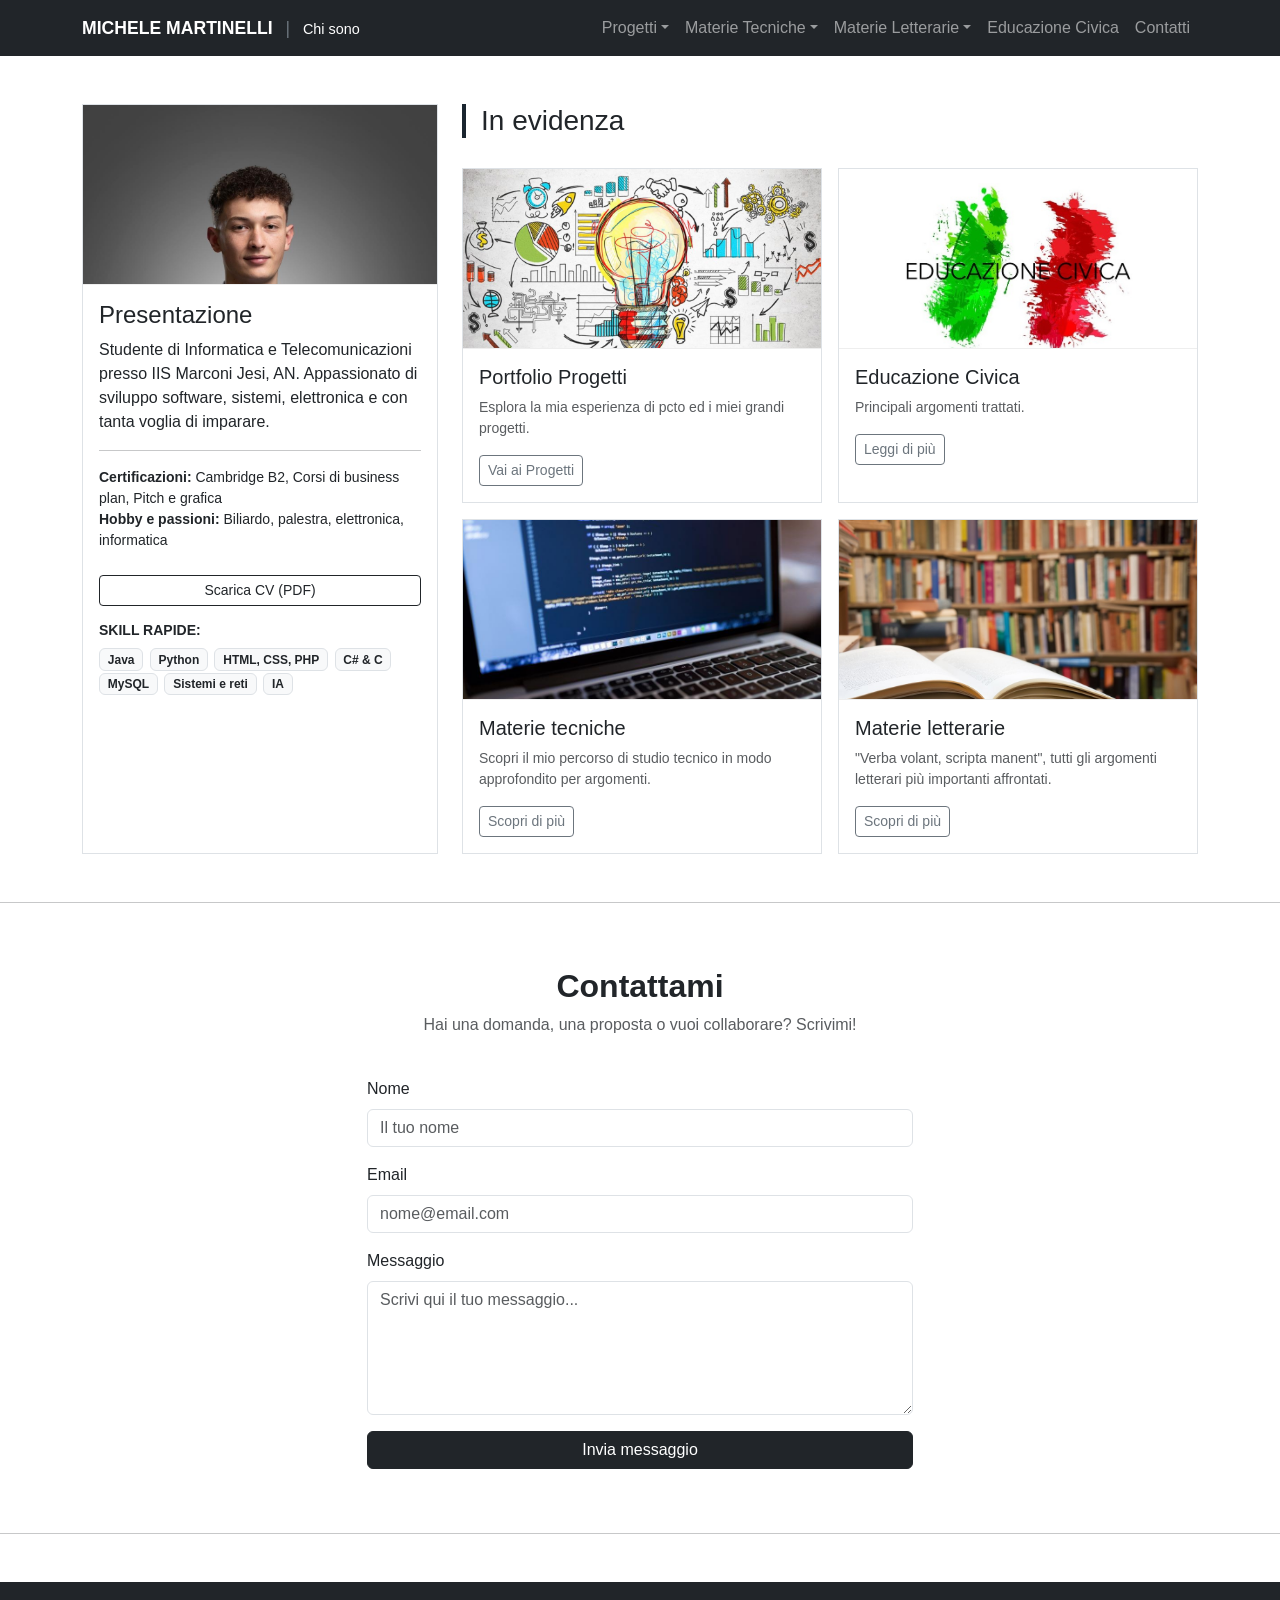
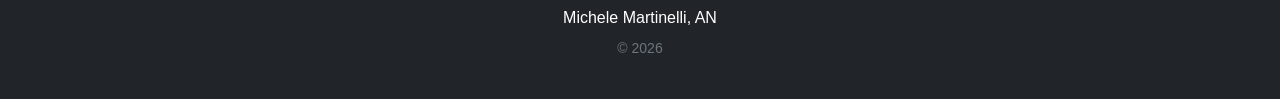
==== index.html @ 995c718e "Update index.html" ====
<!DOCTYPE html>
<html lang="it">

<head>
    <meta charset="UTF-8">
    <meta name="viewport" content="width=device-width, initial-scale=1.0">
    <title>Michele Martinelli - Sito Personale</title>

    <link href="https://cdn.jsdelivr.net/npm/bootstrap@5.3.0/dist/css/bootstrap.min.css" rel="stylesheet">
    <link rel="stylesheet" href="stili.css">
</head>

<body>

    <nav class="navbar navbar-expand-lg navbar-dark bg-dark sticky-top">
        <div class="container">
            <a class="navbar-brand fw-bold" href="#chi-sono">
                MICHELE MARTINELLI <span class="fw-light text-secondary mx-2">|</span> <span
                    class="fw-light subtitle-nav">Chi sono</span>
            </a>

            <button class="navbar-toggler" type="button" data-bs-toggle="collapse" data-bs-target="#navbarNav">
                <span class="navbar-toggler-icon"></span>
            </button>

            <div class="collapse navbar-collapse" id="navbarNav">
                <ul class="navbar-nav ms-auto">
                    <li class="nav-item dropdown">
                        <a class="nav-link dropdown-toggle" role="button" data-bs-toggle="dropdown">Progetti</a>
                        <ul class="dropdown-menu">
                            <li><a class="dropdown-item" href="progetti.html#pcto">PCTO (Alternanza)</a></li>
                            <li><a class="dropdown-item" href="progetti.html#progetti">Progetti Extrascolastici</a></li>
                        </ul>
                    </li>

                    <li class="nav-item dropdown">
                        <a class="nav-link dropdown-toggle" role="button" data-bs-toggle="dropdown">Materie Tecniche</a>
                        <ul class="dropdown-menu">
                            <li><a class="dropdown-item" href="tecniche.html#informatica">Informatica</a></li>
                            <li><a class="dropdown-item" href="tecniche.html#sistemi">Sistemi e Reti</a></li>
                            <li><a class="dropdown-item" href="tecniche.html#tpsit">T.P.S.I.T.</a></li>
                            <li><a class="dropdown-item" href="tecniche.html#gpoi">G.P.O.I.</a></li>
                            <li><a class="dropdown-item" href="tecniche.html#ia">I.A. (Intelligenza Artificiale)</a>
                            </li>
                        </ul>
                    </li>

                    <li class="nav-item dropdown">
                        <a class="nav-link dropdown-toggle" role="button" data-bs-toggle="dropdown">Materie
                            Letterarie</a>
                        <ul class="dropdown-menu">
                            <li><a class="dropdown-item" href="letterarie.html#italiano">Italiano</a></li>
                            <li><a class="dropdown-item" href="letterarie.html#inglese">Inglese</a></li>
                            <li><a class="dropdown-item" href="letterarie.html#storia">Storia</a></li>
                        </ul>
                    </li>

                    <li class="nav-item"><a class="nav-link" href="civica.html">Educazione Civica</a></li>
                    <li class="nav-item"><a class="nav-link" href="#contatti">Contatti</a></li>
                </ul>
            </div>
        </div>
    </nav>

    <main class="container my-5">
        <div class="row g-4">

            <div id="chi-sono" class="col-lg-4">
                <div class="card profile-card">
                    <div class="preview-box" style="background-image: url('io.jpg'); background-size: cover;">
                    </div>
                    <div class="card-body">
                        <h4 class="card-title">Presentazione</h4>
                        <p class="card-text">Studente di Informatica e Telecomunicazioni presso IIS Marconi Jesi, AN.
                            Appassionato di sviluppo software, sistemi, elettronica e con tanta voglia di imparare.</p>
                        <hr>
                        <ul class="list-unstyled small">
                            <li><strong>Certificazioni:</strong> Cambridge B2, Corsi di business plan, Pitch e grafica
                            </li>
                            <li><strong>Hobby e passioni:</strong> Biliardo, palestra, elettronica, informatica</li>
                        </ul>
                        <a href="curriculum.pdf" class="btn btn-outline-dark btn-sm w-100 mt-2">Scarica CV (PDF)</a>
                        <div class="mt-3">
                            <h6 class="small fw-bold text-uppercase">Skill Rapide:</h6>
                            <span class="badge skill-badge">Java</span>
                            <span class="badge skill-badge">Python</span>
                            <span class="badge skill-badge">HTML, CSS, PHP</span>
                            <span class="badge skill-badge">C# & C</span>
                            <span class="badge skill-badge">MySQL</span>
                            <span class="badge skill-badge">Sistemi e reti</span>
                            <span class="badge skill-badge">IA</span>
                        </div>
                    </div>
                </div>
            </div>

            <div class="col-lg-8">
                <h3 class="section-heading">In evidenza</h3>
                <div class="row g-3">
                    <div class="col-md-6">
                        <div class="card project-card">
                            <div class="preview-box"
                                style="background-image: url('progetti.jpg'); background-size: cover;"></div>
                            <div class="card-body">
                                <h5 class="card-title">Portfolio Progetti</h5>
                                <p class="card-text small text-muted">Esplora la mia esperienza di pcto ed i miei grandi
                                    progetti.</p>
                                <a href="progetti.html" class="btn btn-sm btn-outline-secondary">Vai ai Progetti</a>
                            </div>
                        </div>
                    </div>

                    <div class="col-md-6" id="civica">
                        <div class="card project-card">
                            <div class="preview-box" style="background-image: url('ed.jpg'); background-size: cover;">
                            </div>
                            <div class="card-body">
                                <h5 class="card-title">Educazione Civica</h5>
                                <p class="card-text small text-muted">Principali argomenti trattati.</p>
                                <a href="civica.html" class="btn btn-sm btn-outline-secondary">Leggi di più</a>
                            </div>
                        </div>
                    </div>

                    <div class="col-md-6">
                        <div class="card project-card">
                            <div class="preview-box" style="background-image: url('tcn.jpg'); background-size: cover;">
                            </div>
                            <div class="card-body">
                                <h5 class="card-title">Materie tecniche</h5>
                                <p class="card-text small text-muted">Scopri il mio percorso di studio tecnico in modo
                                    approfondito per argomenti.</p>
                                <a href="tecniche.html" class="btn btn-sm btn-outline-secondary">Scopri di più</a>

                            </div>
                        </div>
                    </div>

                    <div class="col-md-6">
                        <div class="card project-card">
                            <div class="preview-box" style="background-image: url('lett.jpg'); background-size: cover;">
                            </div>
                            <div class="card-body">
                                <h5 class="card-title">Materie letterarie</h5>
                                <p class="card-text small text-muted">"Verba volant, scripta manent", tutti gli
                                    argomenti letterari più importanti affrontati.</p>
                                <a href="letterarie.html" class="btn btn-sm btn-outline-secondary">Scopri di più</a>
                            </div>
                        </div>
                    </div>
                </div>
            </div>
        </div>
    </main>

    <hr>

    <section id="contattami" class="py-5 bg-white">
        <div class="container">
            <div class="row justify-content-center mb-4">
                <div class="col-lg-8 text-center">
                    <h2 class="fw-bold text-dark">Contattami</h2>
                    <p class="text-muted">
                        Hai una domanda, una proposta o vuoi collaborare? Scrivimi!
                    </p>
                </div>
            </div>

            <div class="row justify-content-center">
                <div class="col-lg-6">
                    <form>
                        <div class="mb-3">
                            <label for="nome" class="form-label text-dark">Nome</label>
                            <input type="text" class="form-control" id="nome" placeholder="Il tuo nome" required>
                        </div>

                        <div class="mb-3">
                            <label for="email" class="form-label text-dark">Email</label>
                            <input type="email" class="form-control" id="email" placeholder="nome@email.com" required>
                        </div>

                        <div class="mb-3">
                            <label for="messaggio" class="form-label text-dark">Messaggio</label>
                            <textarea class="form-control" id="messaggio" rows="5"
                                placeholder="Scrivi qui il tuo messaggio..." required></textarea>
                        </div>

                        <div class="d-grid">
                            <button type="submit" class="btn btn-dark">
                                Invia messaggio
                            </button>
                        </div>
                    </form>
                </div>
            </div>
        </div>
    </section>

    <hr>


    <footer class="bg-dark text-white py-4 mt-5" id="contatti">
        <div class="container text-center">
            <p class="mb-2">Michele Martinelli, AN</p>
            <p class="text-secondary small">© 2026</p>
        </div>
    </footer>

    <script src="https://cdn.jsdelivr.net/npm/bootstrap@5.3.0/dist/js/bootstrap.bundle.min.js"></script>
</body>

</html>
---- stili.css ----
/* Variabili Globali */
:root {
    --primary-dark: #1a252f;
    --accent-info: #0dcaf0;
    --light-bg: #f8f9fa;
    --border-color: #dee2e6;
}

body {
    font-family: 'Segoe UI', Tahoma, Geneva, Verdana, sans-serif;
}

.navbar-brand {
    font-size: 1.1rem;
}

.subtitle-nav {
    font-size: 0.9rem;
}

.section-heading {
    border-left: 4px solid var(--primary-dark);
    padding-left: 15px;
    margin-bottom: 30px;
}

.profile-card, 
.project-card {
    border: 1px solid var(--border-color);
    border-radius: 0; 
    transition: transform 0.3s ease, box-shadow 0.3s ease;
    height: 100%;
}

.profile-card:hover, 
.project-card:hover {
    transform: translateY(-5px);
    box-shadow: 0 10px 20px rgba(0,0,0,0.1);
}


.preview-box {
    height: 180px;
    background: var(--light-bg);
    display: flex;
    align-items: center;
    justify-content: center;
    border-bottom: 1px solid #eee;
}


.skill-badge {
    background-color: var(--light-bg);
    color: #212529;
    border: 1px solid var(--border-color);
    margin-right: 2px;
}

.footer-link {
    color: var(--accent-info);
    text-decoration: none;
    transition: opacity 0.2s;
}

.footer-link:hover {
    opacity: 0.8;
    text-decoration: underline;
}


.breadcrumb-item a {
    color: var(--primary-dark);
}

.list-group-item-action:hover {
    background-color: var(--light-bg);
    color: var(--primary-dark);
    font-weight: 500;
}


section .bg-white {
    border-radius: 4px;
}
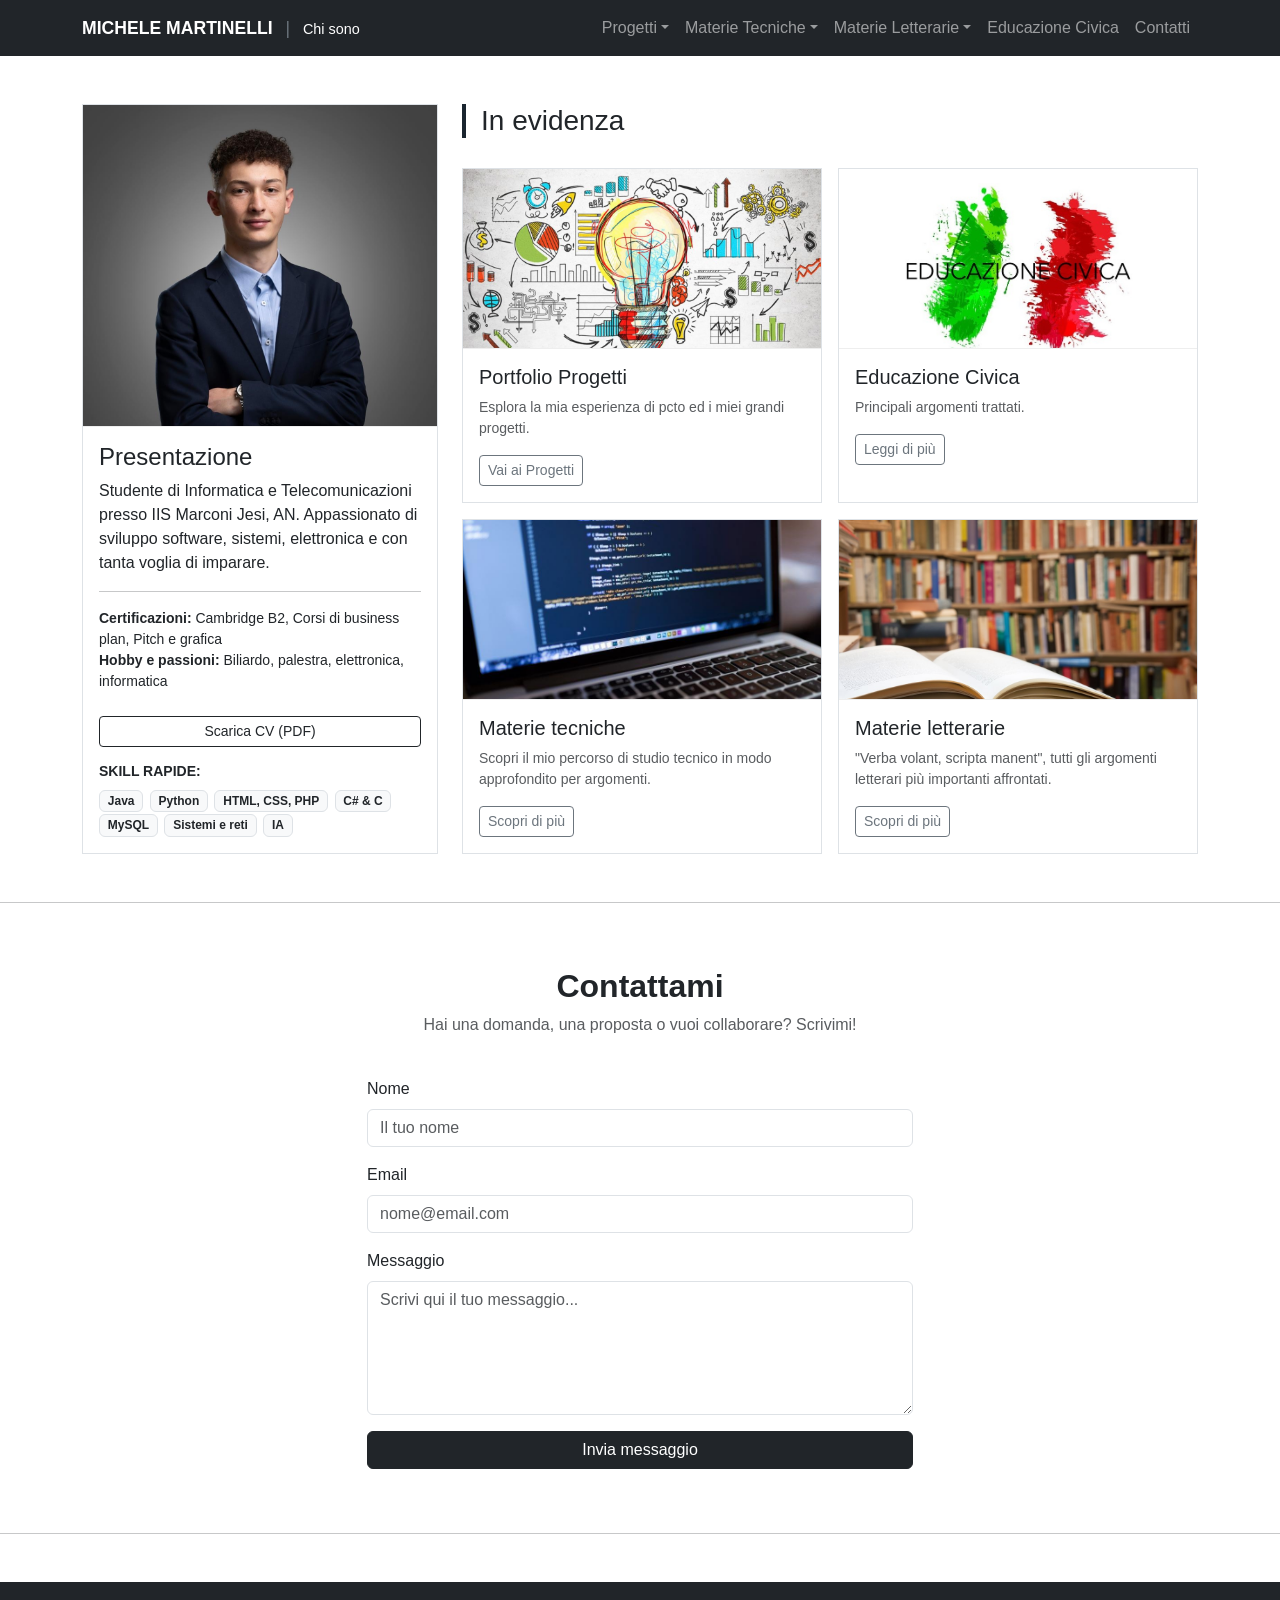
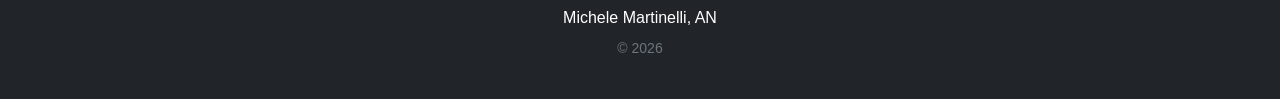
==== commit 79f46caf: "Update index.html" ====
--- a/index.html
+++ b/index.html
@@ -67,7 +67,12 @@
 
             <div id="chi-sono" class="col-lg-4">
                 <div class="card profile-card">
-                    <div class="preview-box" style="background-image: url('io.jpg'); background-size: cover;">
+                    <div class="preview-box h-50" style="
+                        background-image: url('io.jpg');
+                        background-size: cover;
+                        background-position: center 30%;
+                        background-repeat: no-repeat;
+                         ">
                     </div>
                     <div class="card-body">
                         <h4 class="card-title">Presentazione</h4>
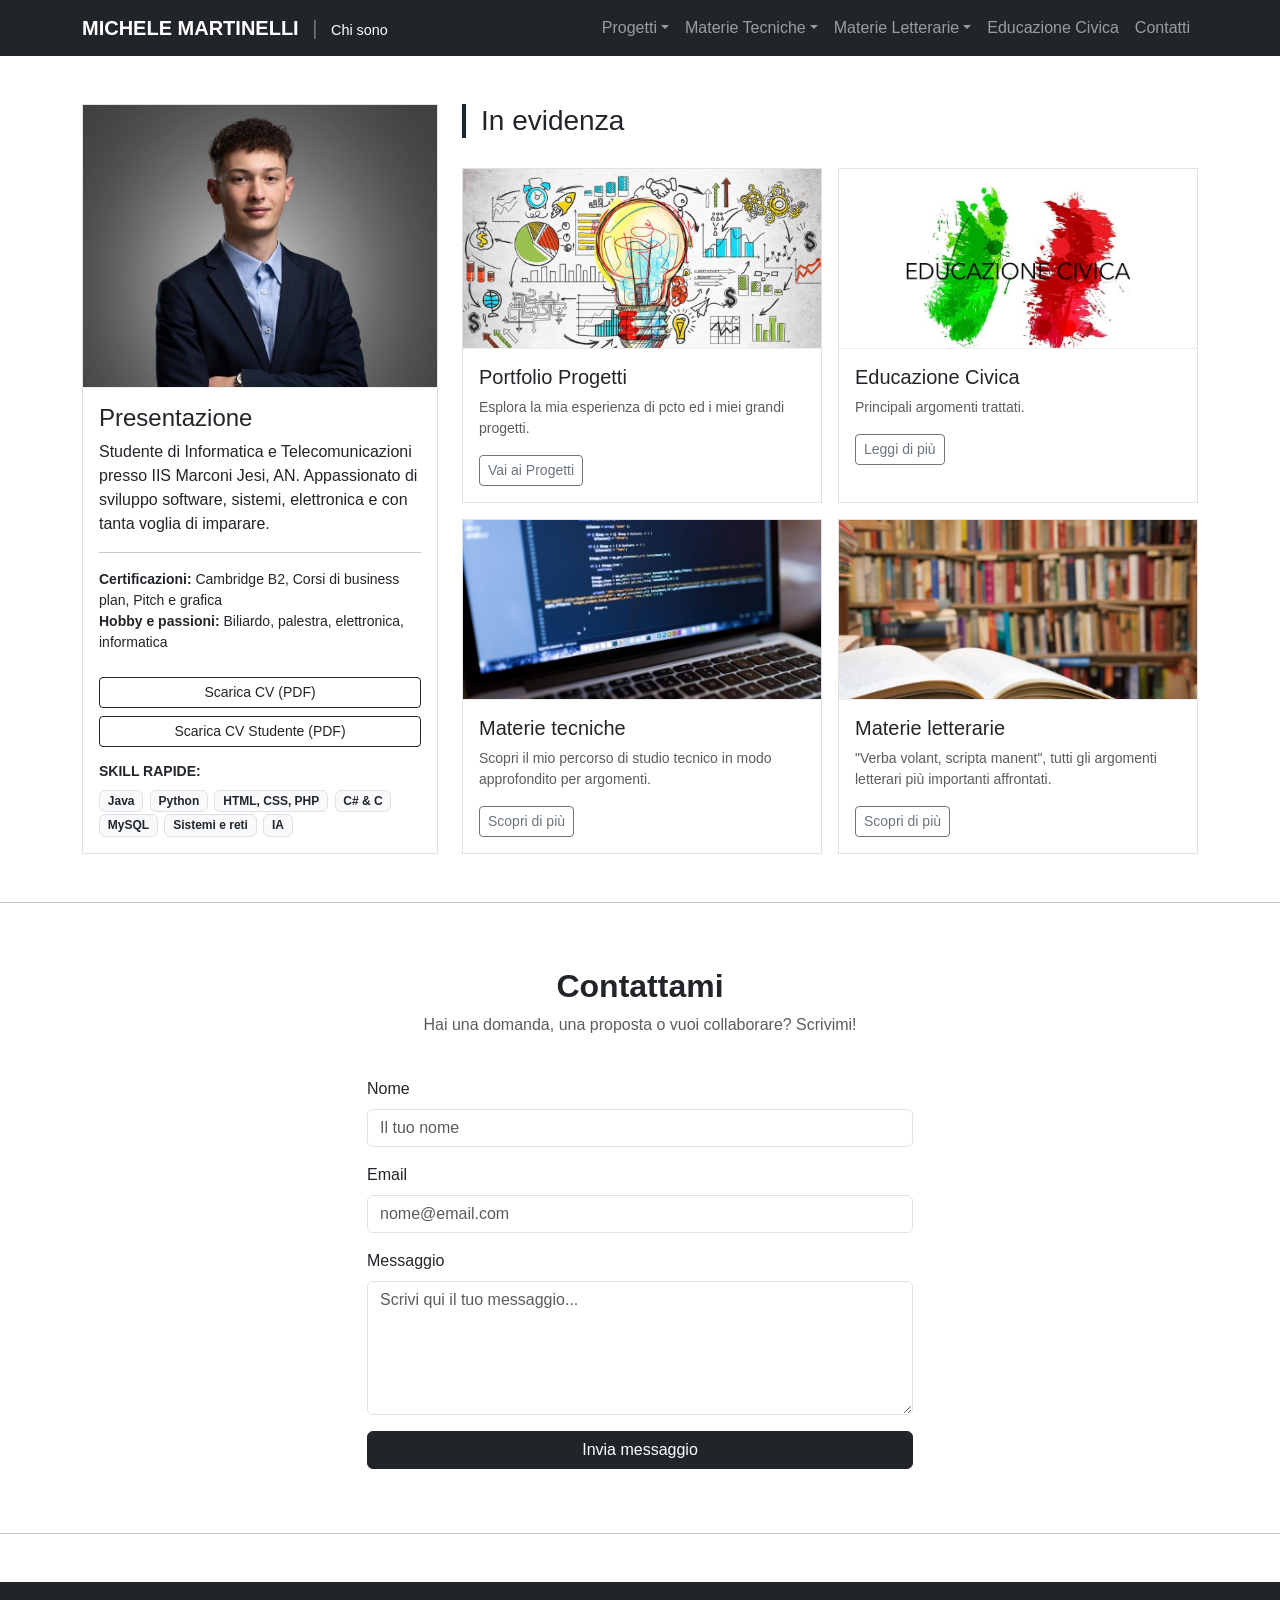
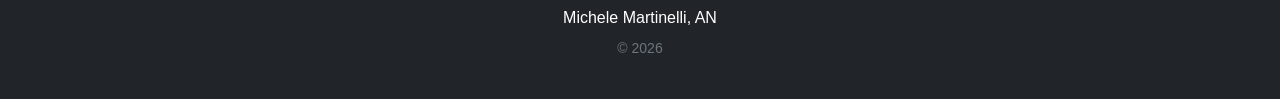
==== commit 7c17dded: "Update index.html" ====
--- a/index.html
+++ b/index.html
@@ -85,6 +85,7 @@
                             <li><strong>Hobby e passioni:</strong> Biliardo, palestra, elettronica, informatica</li>
                         </ul>
                         <a href="curriculum.pdf" class="btn btn-outline-dark btn-sm w-100 mt-2">Scarica CV (PDF)</a>
+                        <a href="curriculumSt.pdf" class="btn btn-outline-dark btn-sm w-100 mt-2">Scarica CV Studente (PDF)</a>
                         <div class="mt-3">
                             <h6 class="small fw-bold text-uppercase">Skill Rapide:</h6>
                             <span class="badge skill-badge">Java</span>
--- a/stili.css
+++ b/stili.css
@@ -10,9 +10,6 @@
     font-family: 'Segoe UI', Tahoma, Geneva, Verdana, sans-serif;
 }
 
-.navbar-brand {
-    font-size: 1.1rem;
-}
 
 .subtitle-nav {
     font-size: 0.9rem;
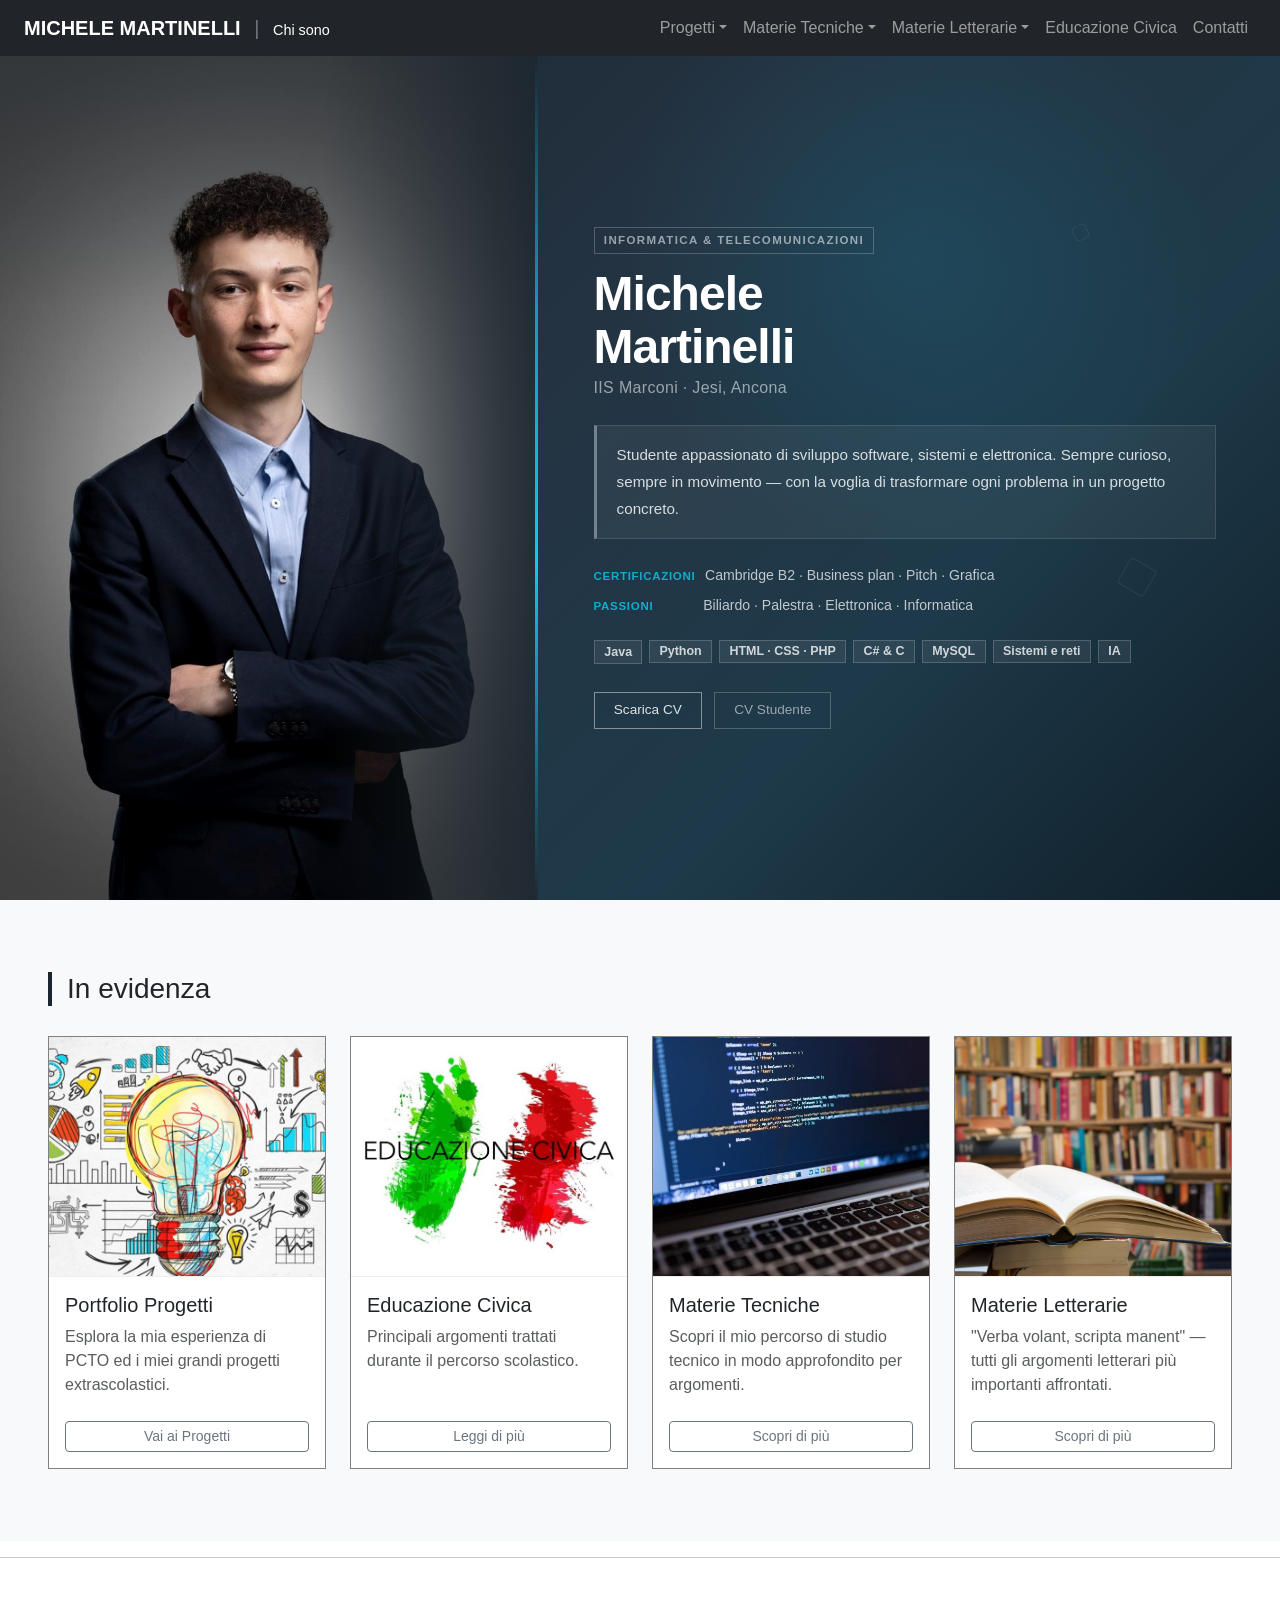
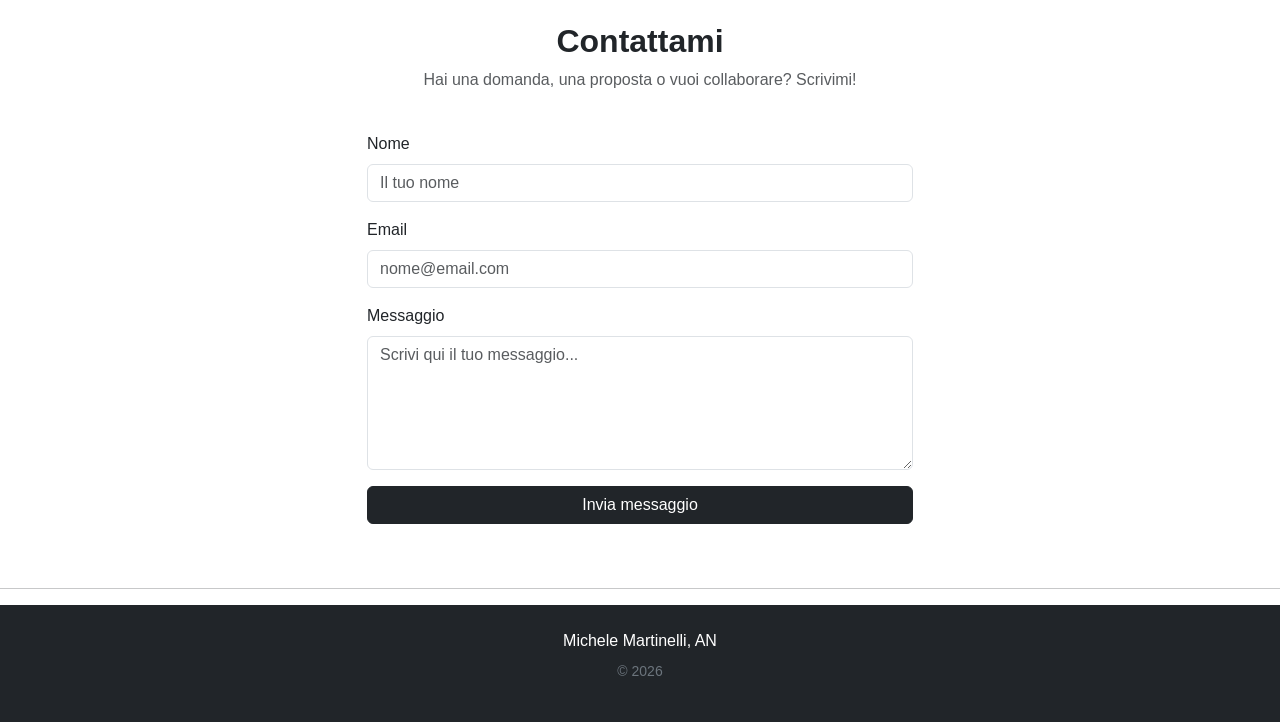
==== commit 40400e65: "Add files via upload" ====
--- a/index.html
+++ b/index.html
@@ -1,28 +1,23 @@
 <!DOCTYPE html>
 <html lang="it">
-
 <head>
     <meta charset="UTF-8">
     <meta name="viewport" content="width=device-width, initial-scale=1.0">
     <title>Michele Martinelli - Sito Personale</title>
-
     <link href="https://cdn.jsdelivr.net/npm/bootstrap@5.3.0/dist/css/bootstrap.min.css" rel="stylesheet">
     <link rel="stylesheet" href="stili.css">
 </head>
-
 <body>
 
     <nav class="navbar navbar-expand-lg navbar-dark bg-dark sticky-top">
-        <div class="container">
+        <div class="container-fluid px-4">
             <a class="navbar-brand fw-bold" href="#chi-sono">
-                MICHELE MARTINELLI <span class="fw-light text-secondary mx-2">|</span> <span
-                    class="fw-light subtitle-nav">Chi sono</span>
+                MICHELE MARTINELLI <span class="fw-light text-secondary mx-2">|</span>
+                <span class="fw-light subtitle-nav">Chi sono</span>
             </a>
-
             <button class="navbar-toggler" type="button" data-bs-toggle="collapse" data-bs-target="#navbarNav">
                 <span class="navbar-toggler-icon"></span>
             </button>
-
             <div class="collapse navbar-collapse" id="navbarNav">
                 <ul class="navbar-nav ms-auto">
                     <li class="nav-item dropdown">
@@ -32,7 +27,6 @@
                             <li><a class="dropdown-item" href="progetti.html#progetti">Progetti Extrascolastici</a></li>
                         </ul>
                     </li>
-
                     <li class="nav-item dropdown">
                         <a class="nav-link dropdown-toggle" role="button" data-bs-toggle="dropdown">Materie Tecniche</a>
                         <ul class="dropdown-menu">
@@ -40,138 +34,149 @@
                             <li><a class="dropdown-item" href="tecniche.html#sistemi">Sistemi e Reti</a></li>
                             <li><a class="dropdown-item" href="tecniche.html#tpsit">T.P.S.I.T.</a></li>
                             <li><a class="dropdown-item" href="tecniche.html#gpoi">G.P.O.I.</a></li>
-                            <li><a class="dropdown-item" href="tecniche.html#ia">I.A. (Intelligenza Artificiale)</a>
-                            </li>
+                            <li><a class="dropdown-item" href="tecniche.html#ia">I.A. (Intelligenza Artificiale)</a></li>
                         </ul>
                     </li>
-
                     <li class="nav-item dropdown">
-                        <a class="nav-link dropdown-toggle" role="button" data-bs-toggle="dropdown">Materie
-                            Letterarie</a>
+                        <a class="nav-link dropdown-toggle" role="button" data-bs-toggle="dropdown">Materie Letterarie</a>
                         <ul class="dropdown-menu">
                             <li><a class="dropdown-item" href="letterarie.html#italiano">Italiano</a></li>
                             <li><a class="dropdown-item" href="letterarie.html#inglese">Inglese</a></li>
                             <li><a class="dropdown-item" href="letterarie.html#storia">Storia</a></li>
                         </ul>
                     </li>
-
                     <li class="nav-item"><a class="nav-link" href="civica.html">Educazione Civica</a></li>
-                    <li class="nav-item"><a class="nav-link" href="#contatti">Contatti</a></li>
+                    <li class="nav-item"><a class="nav-link" href="#contattami">Contatti</a></li>
                 </ul>
             </div>
         </div>
     </nav>
 
-    <main class="container my-5">
-        <div class="row g-4">
-
-            <div id="chi-sono" class="col-lg-4">
-                <div class="card profile-card">
-                    <div class="preview-box h-50" style="
-                        background-image: url('io.jpg');
-                        background-size: cover;
-                        background-position: center 30%;
-                        background-repeat: no-repeat;
-                         ">
-                    </div>
-                    <div class="card-body">
-                        <h4 class="card-title">Presentazione</h4>
-                        <p class="card-text">Studente di Informatica e Telecomunicazioni presso IIS Marconi Jesi, AN.
-                            Appassionato di sviluppo software, sistemi, elettronica e con tanta voglia di imparare.</p>
-                        <hr>
-                        <ul class="list-unstyled small">
-                            <li><strong>Certificazioni:</strong> Cambridge B2, Corsi di business plan, Pitch e grafica
-                            </li>
-                            <li><strong>Hobby e passioni:</strong> Biliardo, palestra, elettronica, informatica</li>
-                        </ul>
-                        <a href="curriculum.pdf" class="btn btn-outline-dark btn-sm w-100 mt-2">Scarica CV (PDF)</a>
-                        <a href="curriculumSt.pdf" class="btn btn-outline-dark btn-sm w-100 mt-2">Scarica CV Studente (PDF)</a>
-                        <div class="mt-3">
-                            <h6 class="small fw-bold text-uppercase">Skill Rapide:</h6>
-                            <span class="badge skill-badge">Java</span>
-                            <span class="badge skill-badge">Python</span>
-                            <span class="badge skill-badge">HTML, CSS, PHP</span>
-                            <span class="badge skill-badge">C# & C</span>
-                            <span class="badge skill-badge">MySQL</span>
-                            <span class="badge skill-badge">Sistemi e reti</span>
-                            <span class="badge skill-badge">IA</span>
-                        </div>
-                    </div>
-                </div>
-            </div>
-
-            <div class="col-lg-8">
-                <h3 class="section-heading">In evidenza</h3>
-                <div class="row g-3">
-                    <div class="col-md-6">
-                        <div class="card project-card">
-                            <div class="preview-box"
-                                style="background-image: url('progetti.jpg'); background-size: cover;"></div>
-                            <div class="card-body">
-                                <h5 class="card-title">Portfolio Progetti</h5>
-                                <p class="card-text small text-muted">Esplora la mia esperienza di pcto ed i miei grandi
-                                    progetti.</p>
-                                <a href="progetti.html" class="btn btn-sm btn-outline-secondary">Vai ai Progetti</a>
-                            </div>
-                        </div>
-                    </div>
-
-                    <div class="col-md-6" id="civica">
-                        <div class="card project-card">
-                            <div class="preview-box" style="background-image: url('ed.jpg'); background-size: cover;">
-                            </div>
-                            <div class="card-body">
-                                <h5 class="card-title">Educazione Civica</h5>
-                                <p class="card-text small text-muted">Principali argomenti trattati.</p>
-                                <a href="civica.html" class="btn btn-sm btn-outline-secondary">Leggi di più</a>
-                            </div>
-                        </div>
-                    </div>
-
-                    <div class="col-md-6">
-                        <div class="card project-card">
-                            <div class="preview-box" style="background-image: url('tcn.jpg'); background-size: cover;">
-                            </div>
-                            <div class="card-body">
-                                <h5 class="card-title">Materie tecniche</h5>
-                                <p class="card-text small text-muted">Scopri il mio percorso di studio tecnico in modo
-                                    approfondito per argomenti.</p>
-                                <a href="tecniche.html" class="btn btn-sm btn-outline-secondary">Scopri di più</a>
-
-                            </div>
-                        </div>
-                    </div>
-
-                    <div class="col-md-6">
-                        <div class="card project-card">
-                            <div class="preview-box" style="background-image: url('lett.jpg'); background-size: cover;">
-                            </div>
-                            <div class="card-body">
-                                <h5 class="card-title">Materie letterarie</h5>
-                                <p class="card-text small text-muted">"Verba volant, scripta manent", tutti gli
-                                    argomenti letterari più importanti affrontati.</p>
-                                <a href="letterarie.html" class="btn btn-sm btn-outline-secondary">Scopri di più</a>
-                            </div>
-                        </div>
-                    </div>
-                </div>
-            </div>
-        </div>
-    </main>
+    <!-- ===== PIANO 1: Hero ===== -->
+    <section id="chi-sono" class="hero-section">
+
+        <!-- Sfondo animato -->
+        <div class="hero-glow"></div>
+        <div class="hero-shapes">
+            <span></span><span></span><span></span><span></span><span></span>
+        </div>
+
+        <!-- Foto sinistra -->
+        <div class="hero-photo">
+            <img src="io.jpg" alt="Michele Martinelli" onload="this.classList.add('loaded')">
+            <div class="hero-divider"></div>
+        </div>
+
+        <!-- Contenuto destra -->
+        <div class="hero-content">
+
+            <div class="hero-tag">Informatica &amp; Telecomunicazioni</div>
+
+            <h1 class="hero-name">Michele<br>Martinelli</h1>
+            <p class="hero-role">IIS Marconi · Jesi, Ancona</p>
+
+            <div class="hero-bio">
+                <p>
+                    Studente appassionato di sviluppo software, sistemi e elettronica.
+                    Sempre curioso, sempre in movimento — con la voglia di trasformare
+                    ogni problema in un progetto concreto.
+                </p>
+            </div>
+
+            <div class="hero-info">
+                <div class="hero-info-item">
+                    <span class="hero-info-label">Certificazioni</span>
+                    <span class="hero-info-value">Cambridge B2 · Business plan · Pitch · Grafica</span>
+                </div>
+                <div class="hero-info-item">
+                    <span class="hero-info-label">Passioni</span>
+                    <span class="hero-info-value">Biliardo · Palestra · Elettronica · Informatica</span>
+                </div>
+            </div>
+
+            <div class="hero-skills">
+                <span class="badge skill-badge">Java</span>
+                <span class="badge skill-badge">Python</span>
+                <span class="badge skill-badge">HTML · CSS · PHP</span>
+                <span class="badge skill-badge">C# &amp; C</span>
+                <span class="badge skill-badge">MySQL</span>
+                <span class="badge skill-badge">Sistemi e reti</span>
+                <span class="badge skill-badge">IA</span>
+            </div>
+
+            <div class="hero-buttons">
+                <a href="curriculum.pdf" class="btn-cv-primary">Scarica CV</a>
+                <a href="curriculumSt.pdf" class="btn-cv-outline">CV Studente</a>
+            </div>
+
+        </div>
+    </section>
+
+    <!-- ===== PIANO 2: Le 4 card ===== -->
+    <section class="cards-section">
+        <div class="container-fluid px-4 px-lg-5">
+            <h3 class="section-heading">In evidenza</h3>
+            <div class="row g-4">
+
+                <div class="col-md-6 col-xl-3">
+                    <div class="card project-card">
+                        <div class="preview-box-lg" style="background-image:url('progetti.jpg'); background-size:cover; background-position:center;"></div>
+                        <div class="card-body">
+                            <h5 class="card-title">Portfolio Progetti</h5>
+                            <p class="card-text text-muted">Esplora la mia esperienza di PCTO ed i miei grandi progetti extrascolastici.</p>
+                            <a href="progetti.html" class="btn btn-sm btn-outline-secondary mt-2">Vai ai Progetti</a>
+                        </div>
+                    </div>
+                </div>
+
+                <div class="col-md-6 col-xl-3" id="civica">
+                    <div class="card project-card">
+                        <div class="preview-box-lg" style="background-image:url('ed.jpg'); background-size:cover; background-position:center;"></div>
+                        <div class="card-body">
+                            <h5 class="card-title">Educazione Civica</h5>
+                            <p class="card-text text-muted">Principali argomenti trattati durante il percorso scolastico.</p>
+                            <a href="civica.html" class="btn btn-sm btn-outline-secondary mt-2">Leggi di più</a>
+                        </div>
+                    </div>
+                </div>
+
+                <div class="col-md-6 col-xl-3">
+                    <div class="card project-card">
+                        <div class="preview-box-lg" style="background-image:url('tcn.jpg'); background-size:cover; background-position:center;"></div>
+                        <div class="card-body">
+                            <h5 class="card-title">Materie Tecniche</h5>
+                            <p class="card-text text-muted">Scopri il mio percorso di studio tecnico in modo approfondito per argomenti.</p>
+                            <a href="tecniche.html" class="btn btn-sm btn-outline-secondary mt-2">Scopri di più</a>
+                        </div>
+                    </div>
+                </div>
+
+                <div class="col-md-6 col-xl-3">
+                    <div class="card project-card">
+                        <div class="preview-box-lg" style="background-image:url('lett.jpg'); background-size:cover; background-position:center;"></div>
+                        <div class="card-body">
+                            <h5 class="card-title">Materie Letterarie</h5>
+                            <p class="card-text text-muted">"Verba volant, scripta manent" — tutti gli argomenti letterari più importanti affrontati.</p>
+                            <a href="letterarie.html" class="btn btn-sm btn-outline-secondary mt-2">Scopri di più</a>
+                        </div>
+                    </div>
+                </div>
+
+            </div>
+        </div>
+    </section>
 
     <hr>
 
+    <!-- ===== Contattami ===== -->
     <section id="contattami" class="py-5 bg-white">
         <div class="container">
             <div class="row justify-content-center mb-4">
                 <div class="col-lg-8 text-center">
                     <h2 class="fw-bold text-dark">Contattami</h2>
-                    <p class="text-muted">
-                        Hai una domanda, una proposta o vuoi collaborare? Scrivimi!
-                    </p>
-                </div>
-            </div>
-
+                    <p class="text-muted">Hai una domanda, una proposta o vuoi collaborare? Scrivimi!</p>
+                </div>
+            </div>
             <div class="row justify-content-center">
                 <div class="col-lg-6">
                     <form>
@@ -179,22 +184,16 @@
                             <label for="nome" class="form-label text-dark">Nome</label>
                             <input type="text" class="form-control" id="nome" placeholder="Il tuo nome" required>
                         </div>
-
                         <div class="mb-3">
                             <label for="email" class="form-label text-dark">Email</label>
                             <input type="email" class="form-control" id="email" placeholder="nome@email.com" required>
                         </div>
-
                         <div class="mb-3">
                             <label for="messaggio" class="form-label text-dark">Messaggio</label>
-                            <textarea class="form-control" id="messaggio" rows="5"
-                                placeholder="Scrivi qui il tuo messaggio..." required></textarea>
-                        </div>
-
+                            <textarea class="form-control" id="messaggio" rows="5" placeholder="Scrivi qui il tuo messaggio..." required></textarea>
+                        </div>
                         <div class="d-grid">
-                            <button type="submit" class="btn btn-dark">
-                                Invia messaggio
-                            </button>
+                            <button type="submit" class="btn btn-dark">Invia messaggio</button>
                         </div>
                     </form>
                 </div>
@@ -204,8 +203,7 @@
 
     <hr>
 
-
-    <footer class="bg-dark text-white py-4 mt-5" id="contatti">
+    <footer class="bg-dark text-white py-4" id="contatti">
         <div class="container text-center">
             <p class="mb-2">Michele Martinelli, AN</p>
             <p class="text-secondary small">© 2026</p>
@@ -214,5 +212,4 @@
 
     <script src="https://cdn.jsdelivr.net/npm/bootstrap@5.3.0/dist/js/bootstrap.bundle.min.js"></script>
 </body>
-
 </html>
--- a/stili.css
+++ b/stili.css
@@ -1,19 +1,18 @@
-/* Variabili Globali */
 :root {
     --primary-dark: #1a252f;
     --accent-info: #0dcaf0;
     --light-bg: #f8f9fa;
-    --border-color: #dee2e6;
-}
+    --border-color: gray;
+}
+
+* { box-sizing: border-box; }
 
 body {
     font-family: 'Segoe UI', Tahoma, Geneva, Verdana, sans-serif;
-}
-
-
-.subtitle-nav {
-    font-size: 0.9rem;
-}
+    margin: 0;
+}
+
+.subtitle-nav { font-size: 0.9rem; }
 
 .section-heading {
     border-left: 4px solid var(--primary-dark);
@@ -21,53 +20,360 @@
     margin-bottom: 30px;
 }
 
-.profile-card, 
+/* ===================================================
+   PIANO 1 — Hero Section
+   =================================================== */
+.hero-section {
+    display: flex;
+    min-height: calc(100vh - 56px);
+    width: 100%;
+    position: relative;
+    overflow: hidden;
+}
+
+/* Sfondo geometrico animato */
+.hero-section::before {
+    content: '';
+    position: absolute;
+    inset: 0;
+    background:
+        linear-gradient(135deg, #1a252f 0%, #243342 40%, #1e3a4a 70%, #0f1e28 100%);
+    z-index: 0;
+}
+
+
+/* Pallone luminoso in background */
+.hero-glow {
+    position: absolute;
+    width: 600px;
+    height: 600px;
+    border-radius: 50%;
+    background: radial-gradient(circle, rgba(13,202,240,0.12) 0%, transparent 70%);
+    top: -100px;
+    right: 5%;
+    z-index: 2;
+    pointer-events: none;
+    animation: glowPulse 6s ease-in-out infinite;
+}
+
+@keyframes glowPulse {
+    0%, 100% { transform: scale(1); opacity: 1; }
+    50%       { transform: scale(1.12); opacity: 0.7; }
+}
+
+/* Forme decorative flottanti */
+.hero-shapes {
+    position: absolute;
+    inset: 0;
+    z-index: 2;
+    pointer-events: none;
+    overflow: hidden;
+}
+
+.hero-shapes span {
+    position: absolute;
+    display: block;
+    border: 1px solid rgba(255,255,255,0.07);
+    border-radius: 4px;
+    animation: floatShape linear infinite;
+}
+
+.hero-shapes span:nth-child(1)  { width:40px;  height:40px;  left:5%;  top:15%; animation-duration:18s; animation-delay:0s;   transform:rotate(20deg); }
+.hero-shapes span:nth-child(2)  { width:20px;  height:20px;  left:12%; top:70%; animation-duration:14s; animation-delay:2s;   transform:rotate(45deg); }
+.hero-shapes span:nth-child(3)  { width:60px;  height:60px;  left:8%;  top:45%; animation-duration:22s; animation-delay:4s;   transform:rotate(10deg); }
+.hero-shapes span:nth-child(4)  { width:15px;  height:15px;  right:15%; top:20%; animation-duration:16s; animation-delay:1s;   transform:rotate(60deg); }
+.hero-shapes span:nth-child(5)  { width:30px;  height:30px;  right:10%; top:60%; animation-duration:20s; animation-delay:3s;   transform:rotate(30deg); }
+
+@keyframes floatShape {
+    0%   { transform: translateY(0)   rotate(0deg);   opacity: 0.5; }
+    50%  { transform: translateY(-30px) rotate(180deg); opacity: 0.2; }
+    100% { transform: translateY(0)   rotate(360deg); opacity: 0.5; }
+}
+
+/* Colonna sinistra: foto */
+.hero-photo {
+    flex: 0 0 42%;
+    position: relative;
+    z-index: 3;
+    overflow: hidden;
+}
+
+.hero-photo img {
+    width: 100%;
+    height: 100%;
+    object-fit: cover;
+    object-position: center 20%;
+    display: block;
+    opacity: 0;
+    transition: opacity 0.8s ease;
+    filter: grayscale(15%) contrast(1.05);
+}
+
+.hero-photo img.loaded { opacity: 1; }
+
+/* Vignetta foto */
+.hero-photo::after {
+    content: '';
+    position: absolute;
+    inset: 0;
+    background: linear-gradient(
+        to right,
+        transparent 60%,
+        rgba(26,37,47,0.85) 100%
+    ), linear-gradient(
+        to bottom,
+        rgba(26,37,47,0.3) 0%,
+        transparent 30%
+    );
+    z-index: 1;
+}
+
+/* Linea divisoria accent */
+.hero-divider {
+    position: absolute;
+    top: 0;
+    bottom: 0;
+    right: 0;
+    width: 3px;
+    background: linear-gradient(
+        to bottom,
+        transparent,
+        rgba(13,202,240,0.7) 30%,
+        rgba(13,202,240,1) 60%,
+        transparent
+    );
+    z-index: 4;
+}
+
+/* Colonna destra: testo */
+.hero-content {
+    flex: 1 1 0;
+    display: flex;
+    flex-direction: column;
+    justify-content: center;
+    padding: 3.5rem 4rem 3.5rem 3.5rem;
+    position: relative;
+    z-index: 3;
+    color: #fff;
+}
+
+/* Animazione entrata contenuto */
+.hero-content > * {
+    opacity: 0;
+    transform: translateY(18px);
+    animation: fadeUp 0.6s ease forwards;
+}
+.hero-content > *:nth-child(1) { animation-delay: 0.15s; }
+.hero-content > *:nth-child(2) { animation-delay: 0.28s; }
+.hero-content > *:nth-child(3) { animation-delay: 0.4s;  }
+.hero-content > *:nth-child(4) { animation-delay: 0.52s; }
+.hero-content > *:nth-child(5) { animation-delay: 0.62s; }
+.hero-content > *:nth-child(6) { animation-delay: 0.72s; }
+
+@keyframes fadeUp {
+    to { opacity: 1; transform: translateY(0); }
+}
+
+/* Tag ruolo — stesso bordo sottile delle card */
+.hero-tag {
+    display: inline-block;
+    font-size: 0.72rem;
+    font-weight: 700;
+    letter-spacing: 0.12em;
+    text-transform: uppercase;
+    color: rgba(255,255,255,0.55);
+    border: 1px solid rgba(255,255,255,0.22);
+    padding: 0.3em 0.8em;
+    border-radius: 0;
+    margin-bottom: 0.9rem;
+    width: fit-content;
+}
+
+.hero-name {
+    font-size: 3rem;
+    font-weight: 800;
+    color: #ffffff;
+    margin-bottom: 0.15rem;
+    letter-spacing: -1px;
+    line-height: 1.1;
+}
+
+.hero-role {
+    font-size: 1rem;
+    color: rgba(255,255,255,0.55);
+    margin-bottom: 1.6rem;
+    font-weight: 400;
+    letter-spacing: 0.02em;
+}
+
+/* Blocco descrizione — bordo e forma coerenti con le card (niente arrotondamenti) */
+.hero-bio {
+    background: rgba(255,255,255,0.05);
+    border: 1px solid rgba(255,255,255,0.12);
+    border-left: 3px solid rgba(255,255,255,0.35);
+    border-radius: 0;
+    padding: 1rem 1.25rem;
+    margin-bottom: 1.6rem;
+}
+
+.hero-bio p {
+    color: rgba(255,255,255,0.82);
+    line-height: 1.75;
+    font-size: 0.95rem;
+    margin: 0;
+}
+
+/* Info list */
+.hero-info {
+    display: flex;
+    flex-direction: column;
+    gap: 0.55rem;
+    margin-bottom: 1.5rem;
+}
+
+.hero-info-item {
+    display: flex;
+    align-items: baseline;
+    gap: 0.6rem;
+}
+
+.hero-info-label {
+    font-size: 0.72rem;
+    font-weight: 700;
+    text-transform: uppercase;
+    letter-spacing: 0.06em;
+    color: rgba(13,202,240,0.8);
+    min-width: 100px;
+    flex-shrink: 0;
+}
+
+.hero-info-value {
+    font-size: 0.88rem;
+    color: rgba(255,255,255,0.72);
+}
+
+/* Skill badges — stessa forma dei badge nelle card */
+.hero-skills {
+    margin-bottom: 1.8rem;
+    display: flex;
+    flex-wrap: wrap;
+    gap: 7px;
+}
+
+.skill-badge {
+    background-color: rgba(255,255,255,0.07) !important;
+    color: rgba(255,255,255,0.78) !important;
+    border: 1px solid rgba(255,255,255,0.18) !important;
+    font-size: 0.78rem;
+    padding: 0.35em 0.75em;
+    border-radius: 0;
+    transition: background 0.2s, border-color 0.2s, color 0.2s;
+}
+
+.skill-badge:hover {
+    background-color: rgba(255,255,255,0.14) !important;
+    border-color: rgba(255,255,255,0.4) !important;
+    color: #fff !important;
+}
+
+/* Bottoni CV — stile coerente con btn-outline-secondary delle card */
+.hero-buttons {
+    display: flex;
+    flex-wrap: wrap;
+    gap: 0.75rem;
+}
+
+.btn-outline-secondary:hover {
+    background-color:black;
+}
+
+.hero-buttons .btn-cv-primary {
+    padding: 0.45rem 1.2rem;
+    font-size: 0.85rem;
+    background: transparent;
+    color: rgba(255,255,255,0.85);
+    border: 1px solid rgba(255,255,255,0.45);
+    border-radius: 0;
+    font-weight: 400;
+    text-decoration: none;
+    transition: background 0.2s, border-color 0.2s, color 0.2s, transform 0.15s;
+    display: inline-block;
+}
+
+.hero-buttons .btn-cv-primary:hover {
+    background: rgba(255,255,255,0.1);
+    border-color: rgba(255,255,255,0.75);
+    color: #fff;
+    transform: translateY(-2px);
+}
+
+.hero-buttons .btn-cv-outline {
+    padding: 0.45rem 1.2rem;
+    font-size: 0.85rem;
+    background: transparent;
+    color: rgba(255,255,255,0.55);
+    border: 1px solid rgba(255,255,255,0.22);
+    border-radius: 0;
+    font-weight: 400;
+    text-decoration: none;
+    transition: background 0.2s, border-color 0.2s, color 0.2s, transform 0.15s;
+    display: inline-block;
+}
+
+.hero-buttons .btn-cv-outline:hover {
+    background: rgba(255,255,255,0.07);
+    border-color: rgba(255,255,255,0.45);
+    color: rgba(255,255,255,0.85);
+    transform: translateY(-2px);
+}
+
+/* ===================================================
+   PIANO 2 — Sezione Card
+   =================================================== */
+.cards-section {
+    padding: 4.5rem 0;
+    background-color: var(--light-bg);
+}
+
 .project-card {
     border: 1px solid var(--border-color);
-    border-radius: 0; 
+    border-radius: 0;
     transition: transform 0.3s ease, box-shadow 0.3s ease;
+    display: flex;
+    flex-direction: column;
     height: 100%;
 }
 
-.profile-card:hover, 
+.project-card .card-body {
+    display: flex;
+    flex-direction: column;
+    flex: 1;
+}
+
+.project-card .card-text { flex: 1; }
+
 .project-card:hover {
-    transform: translateY(-5px);
-    box-shadow: 0 10px 20px rgba(0,0,0,0.1);
-}
-
-
-.preview-box {
-    height: 180px;
+    transform: translateY(-6px);
+    box-shadow: 0 12px 28px rgba(0,0,0,0.12);
+}
+
+.preview-box-lg {
+    height: 240px;
     background: var(--light-bg);
-    display: flex;
-    align-items: center;
-    justify-content: center;
     border-bottom: 1px solid #eee;
 }
 
-
-.skill-badge {
-    background-color: var(--light-bg);
-    color: #212529;
-    border: 1px solid var(--border-color);
-    margin-right: 2px;
-}
-
+/* ===================================================
+   Footer / Contatti / Misc
+   =================================================== */
 .footer-link {
     color: var(--accent-info);
     text-decoration: none;
     transition: opacity 0.2s;
 }
-
-.footer-link:hover {
-    opacity: 0.8;
-    text-decoration: underline;
-}
-
-
-.breadcrumb-item a {
-    color: var(--primary-dark);
-}
+.footer-link:hover { opacity: 0.8; text-decoration: underline; }
+
+.breadcrumb-item a { color: var(--primary-dark); }
 
 .list-group-item-action:hover {
     background-color: var(--light-bg);
@@ -75,7 +381,53 @@
     font-weight: 500;
 }
 
-
-section .bg-white {
-    border-radius: 4px;
-}+section .bg-white { border-radius: 4px; }
+
+/* ===================================================
+   RESPONSIVE
+   =================================================== */
+@media (max-width: 991.98px) {
+    .hero-section {
+        flex-direction: column;
+        min-height: auto;
+    }
+    .hero-photo {
+        flex: 0 0 auto;
+        height: 55vw;
+        max-height: 420px;
+        width: 100%;
+    }
+    .hero-photo::after {
+        background: linear-gradient(
+            to bottom,
+            transparent 50%,
+            rgba(26,37,47,0.85) 100%
+        );
+    }
+    .hero-divider {
+        top: auto;
+        bottom: 0;
+        left: 0;
+        right: 0;
+        width: 100%;
+        height: 3px;
+        background: linear-gradient(
+            to right,
+            transparent,
+            rgba(13,202,240,1) 50%,
+            transparent
+        );
+    }
+    .hero-content {
+        padding: 2rem 1.75rem;
+    }
+    .hero-name { font-size: 2.2rem; }
+}
+
+@media (max-width: 575.98px) {
+    .hero-photo { height: 72vw; }
+    .hero-name { font-size: 1.8rem; }
+    .hero-content { padding: 1.5rem 1rem; }
+    .preview-box-lg { height: 180px; }
+    .hero-info-label { min-width: 80px; }
+}
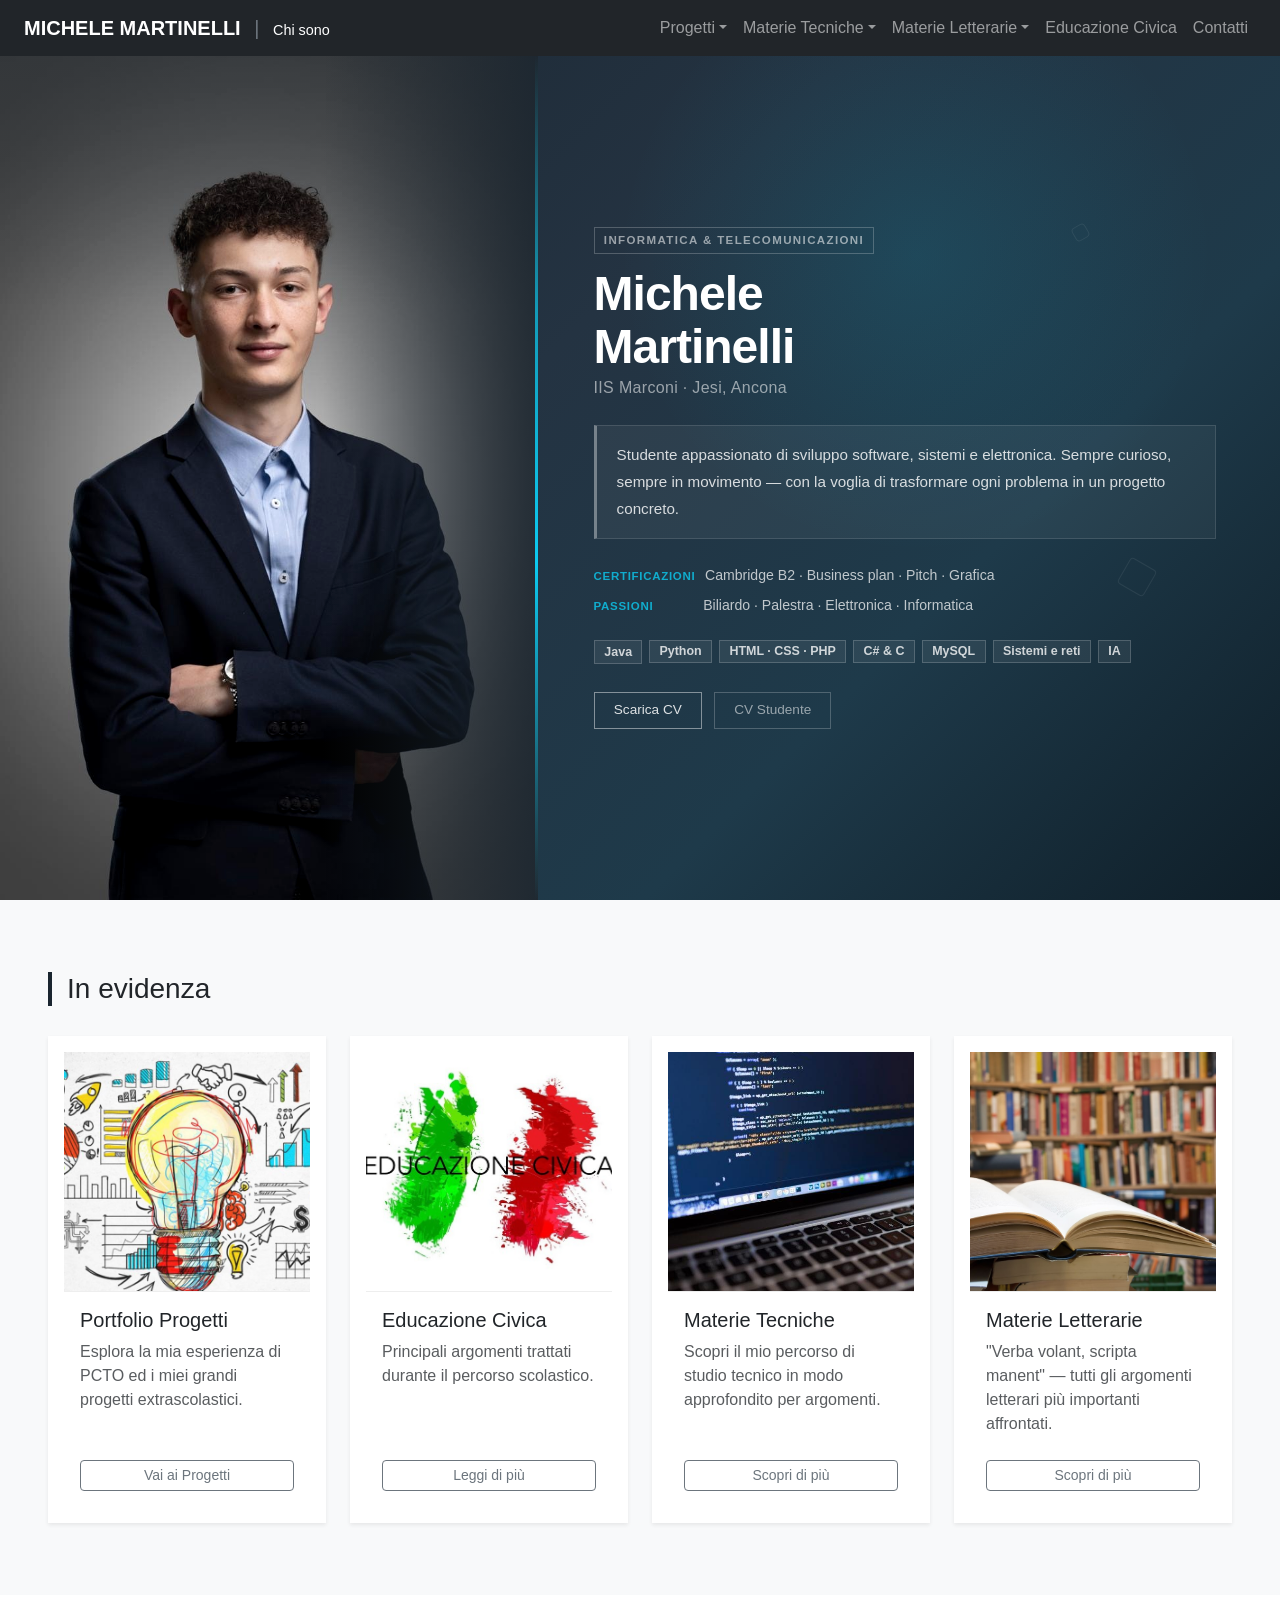
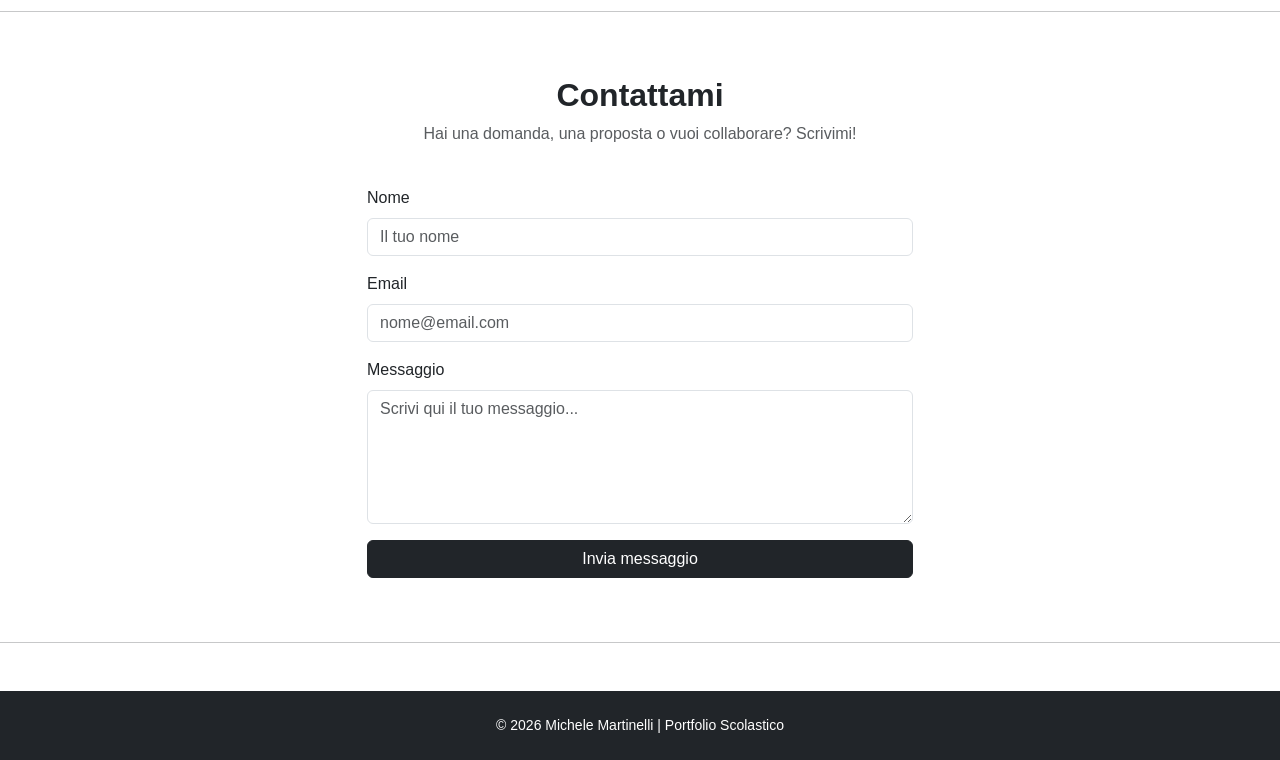
==== commit 33d112c1: "Add files via upload" ====
--- a/index.html
+++ b/index.html
@@ -118,8 +118,8 @@
             <h3 class="section-heading">In evidenza</h3>
             <div class="row g-4">
 
-                <div class="col-md-6 col-xl-3">
-                    <div class="card project-card">
+                <div class="col-md-6 col-xl-3 transition-col">
+                    <div class="card project-card shadow-sm border-0 p-3">
                         <div class="preview-box-lg" style="background-image:url('progetti.jpg'); background-size:cover; background-position:center;"></div>
                         <div class="card-body">
                             <h5 class="card-title">Portfolio Progetti</h5>
@@ -129,8 +129,8 @@
                     </div>
                 </div>
 
-                <div class="col-md-6 col-xl-3" id="civica">
-                    <div class="card project-card">
+                <div class="col-md-6 col-xl-3 transition-col" id="civica">
+                    <div class="card project-card shadow-sm border-0 p-3">
                         <div class="preview-box-lg" style="background-image:url('ed.jpg'); background-size:cover; background-position:center;"></div>
                         <div class="card-body">
                             <h5 class="card-title">Educazione Civica</h5>
@@ -140,8 +140,8 @@
                     </div>
                 </div>
 
-                <div class="col-md-6 col-xl-3">
-                    <div class="card project-card">
+                <div class="col-md-6 col-xl-3 transition-col">
+                    <div class="card project-card shadow-sm border-0 p-3">
                         <div class="preview-box-lg" style="background-image:url('tcn.jpg'); background-size:cover; background-position:center;"></div>
                         <div class="card-body">
                             <h5 class="card-title">Materie Tecniche</h5>
@@ -151,8 +151,9 @@
                     </div>
                 </div>
 
-                <div class="col-md-6 col-xl-3">
-                    <div class="card project-card">
+
+                <div class="col-md-6 col-xl-3 transition-col">
+                    <div class="card project-card shadow-sm border-0 p-3">
                         <div class="preview-box-lg" style="background-image:url('lett.jpg'); background-size:cover; background-position:center;"></div>
                         <div class="card-body">
                             <h5 class="card-title">Materie Letterarie</h5>
@@ -203,10 +204,9 @@
 
     <hr>
 
-    <footer class="bg-dark text-white py-4" id="contatti">
-        <div class="container text-center">
-            <p class="mb-2">Michele Martinelli, AN</p>
-            <p class="text-secondary small">© 2026</p>
+    <footer class="bg-dark text-white py-4 mt-5 text-center">
+        <div class="container">
+            <p class="mb-0 small">© 2026 Michele Martinelli | Portfolio Scolastico</p>
         </div>
     </footer>
 
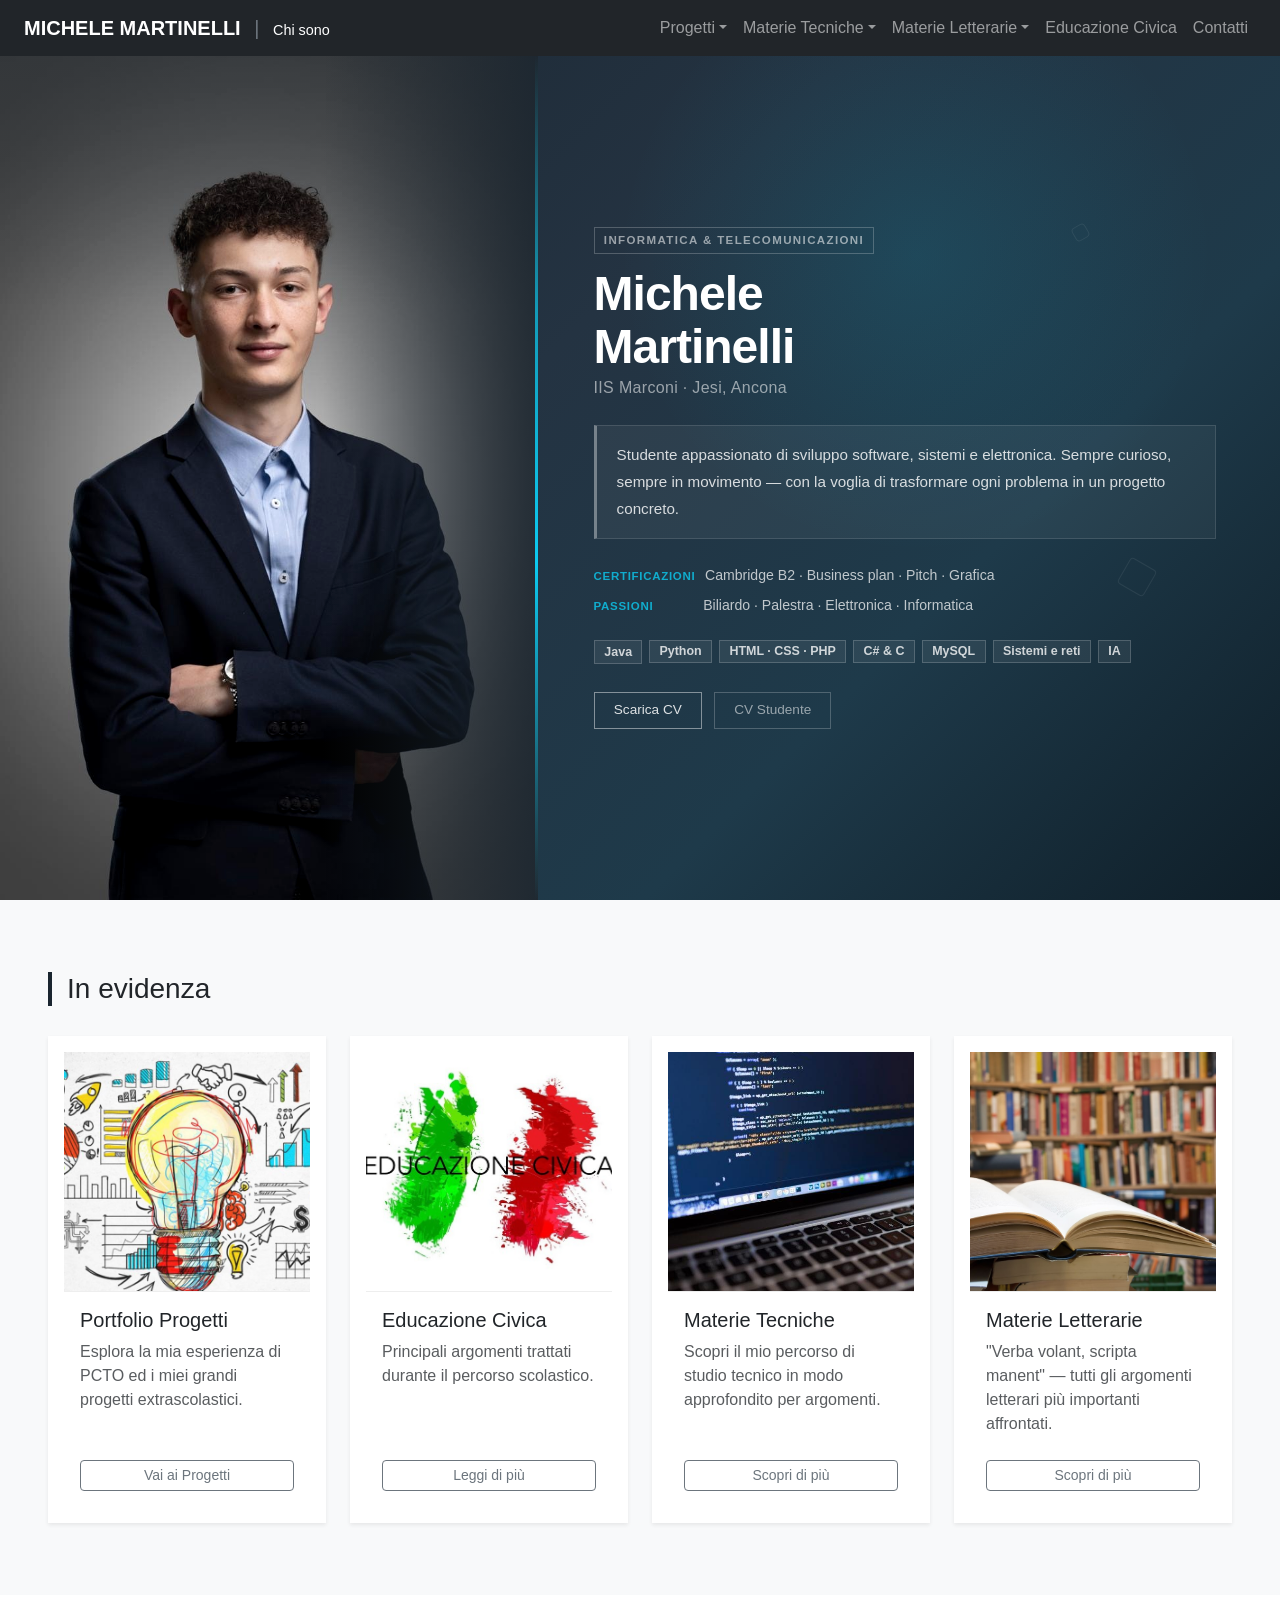
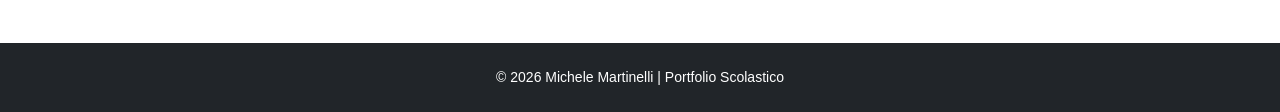
==== commit ff071733: "Add files via upload" ====
--- a/index.html
+++ b/index.html
@@ -167,42 +167,6 @@
         </div>
     </section>
 
-    <hr>
-
-    <!-- ===== Contattami ===== -->
-    <section id="contattami" class="py-5 bg-white">
-        <div class="container">
-            <div class="row justify-content-center mb-4">
-                <div class="col-lg-8 text-center">
-                    <h2 class="fw-bold text-dark">Contattami</h2>
-                    <p class="text-muted">Hai una domanda, una proposta o vuoi collaborare? Scrivimi!</p>
-                </div>
-            </div>
-            <div class="row justify-content-center">
-                <div class="col-lg-6">
-                    <form>
-                        <div class="mb-3">
-                            <label for="nome" class="form-label text-dark">Nome</label>
-                            <input type="text" class="form-control" id="nome" placeholder="Il tuo nome" required>
-                        </div>
-                        <div class="mb-3">
-                            <label for="email" class="form-label text-dark">Email</label>
-                            <input type="email" class="form-control" id="email" placeholder="nome@email.com" required>
-                        </div>
-                        <div class="mb-3">
-                            <label for="messaggio" class="form-label text-dark">Messaggio</label>
-                            <textarea class="form-control" id="messaggio" rows="5" placeholder="Scrivi qui il tuo messaggio..." required></textarea>
-                        </div>
-                        <div class="d-grid">
-                            <button type="submit" class="btn btn-dark">Invia messaggio</button>
-                        </div>
-                    </form>
-                </div>
-            </div>
-        </div>
-    </section>
-
-    <hr>
 
     <footer class="bg-dark text-white py-4 mt-5 text-center">
         <div class="container">
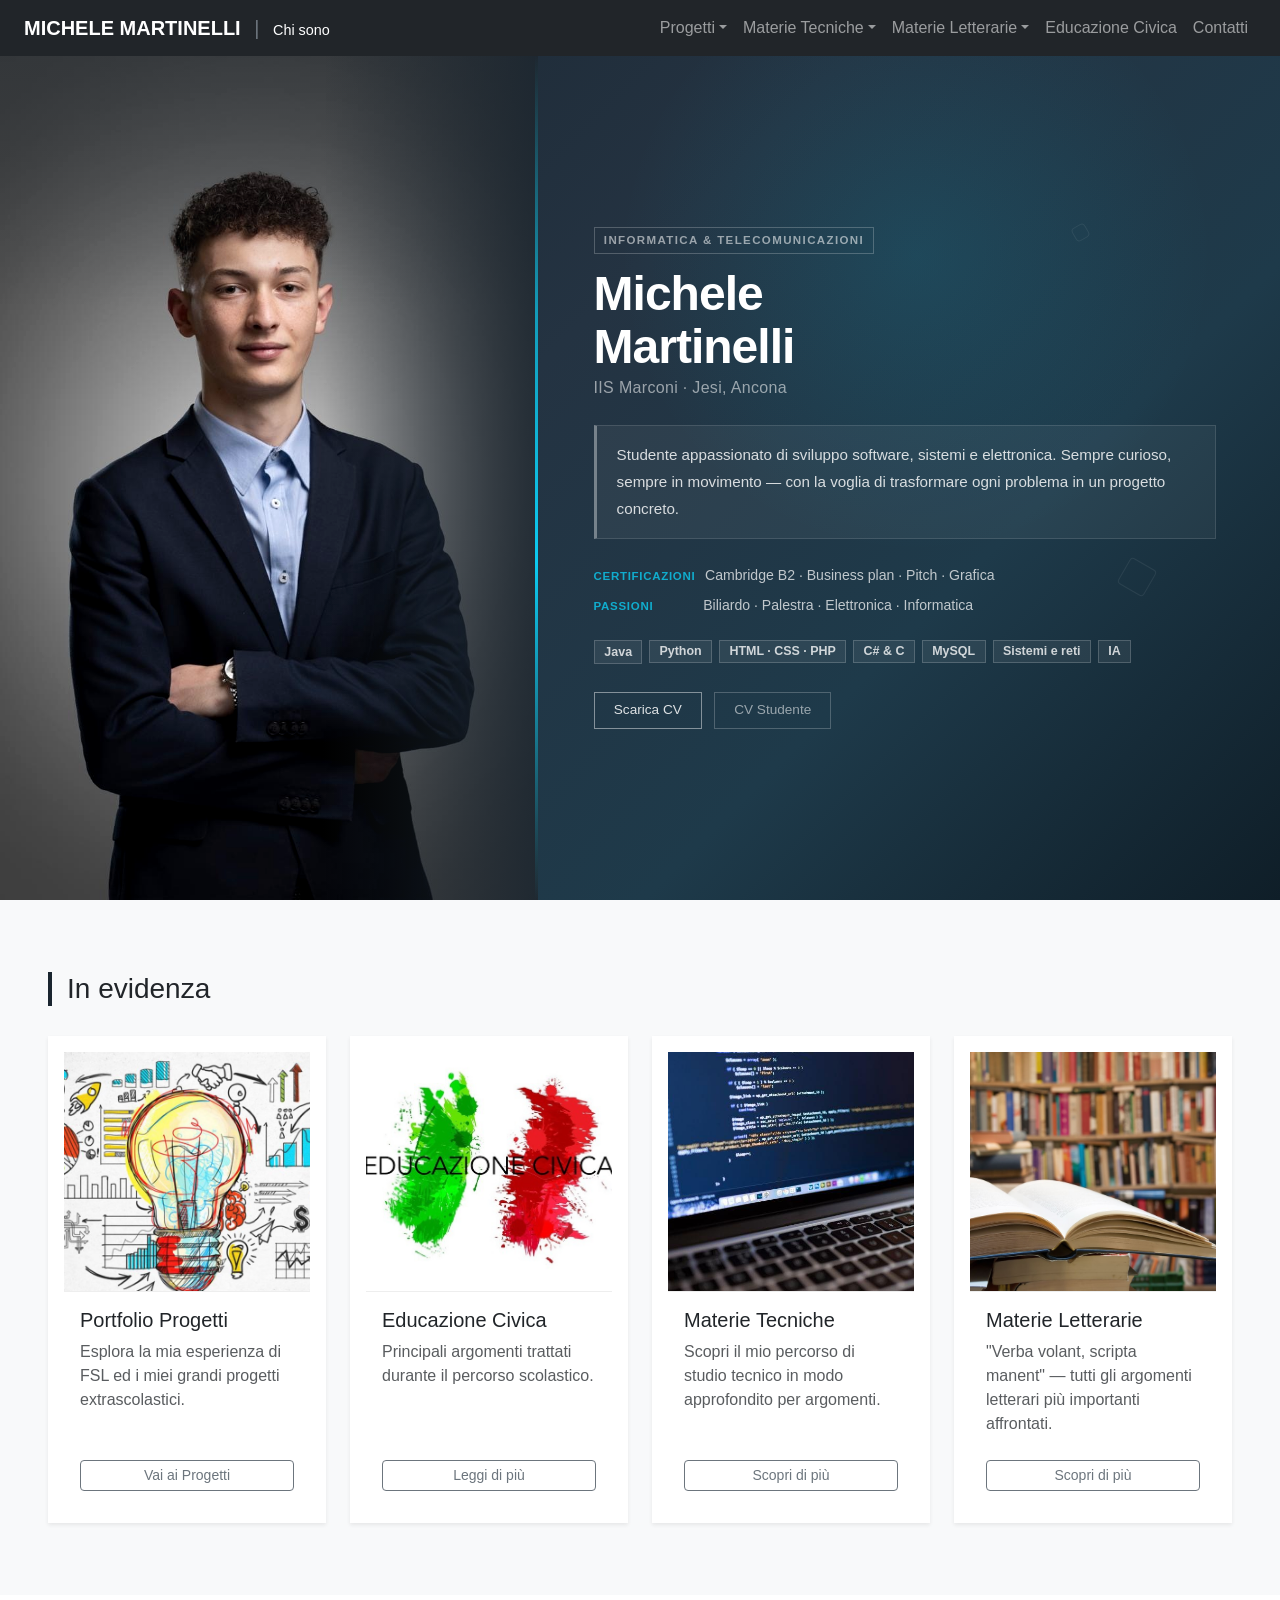
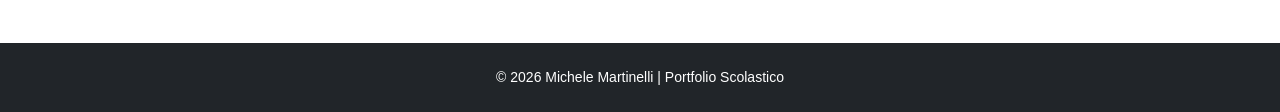
==== commit d23fef95: "Update project references from PCTO to FSL" ====
--- a/index.html
+++ b/index.html
@@ -23,7 +23,7 @@
                     <li class="nav-item dropdown">
                         <a class="nav-link dropdown-toggle" role="button" data-bs-toggle="dropdown">Progetti</a>
                         <ul class="dropdown-menu">
-                            <li><a class="dropdown-item" href="progetti.html#pcto">PCTO (Alternanza)</a></li>
+                            <li><a class="dropdown-item" href="progetti.html#pcto">FSL</a></li>
                             <li><a class="dropdown-item" href="progetti.html#progetti">Progetti Extrascolastici</a></li>
                         </ul>
                     </li>
@@ -123,7 +123,7 @@
                         <div class="preview-box-lg" style="background-image:url('progetti.jpg'); background-size:cover; background-position:center;"></div>
                         <div class="card-body">
                             <h5 class="card-title">Portfolio Progetti</h5>
-                            <p class="card-text text-muted">Esplora la mia esperienza di PCTO ed i miei grandi progetti extrascolastici.</p>
+                            <p class="card-text text-muted">Esplora la mia esperienza di FSL ed i miei grandi progetti extrascolastici.</p>
                             <a href="progetti.html" class="btn btn-sm btn-outline-secondary mt-2">Vai ai Progetti</a>
                         </div>
                     </div>
